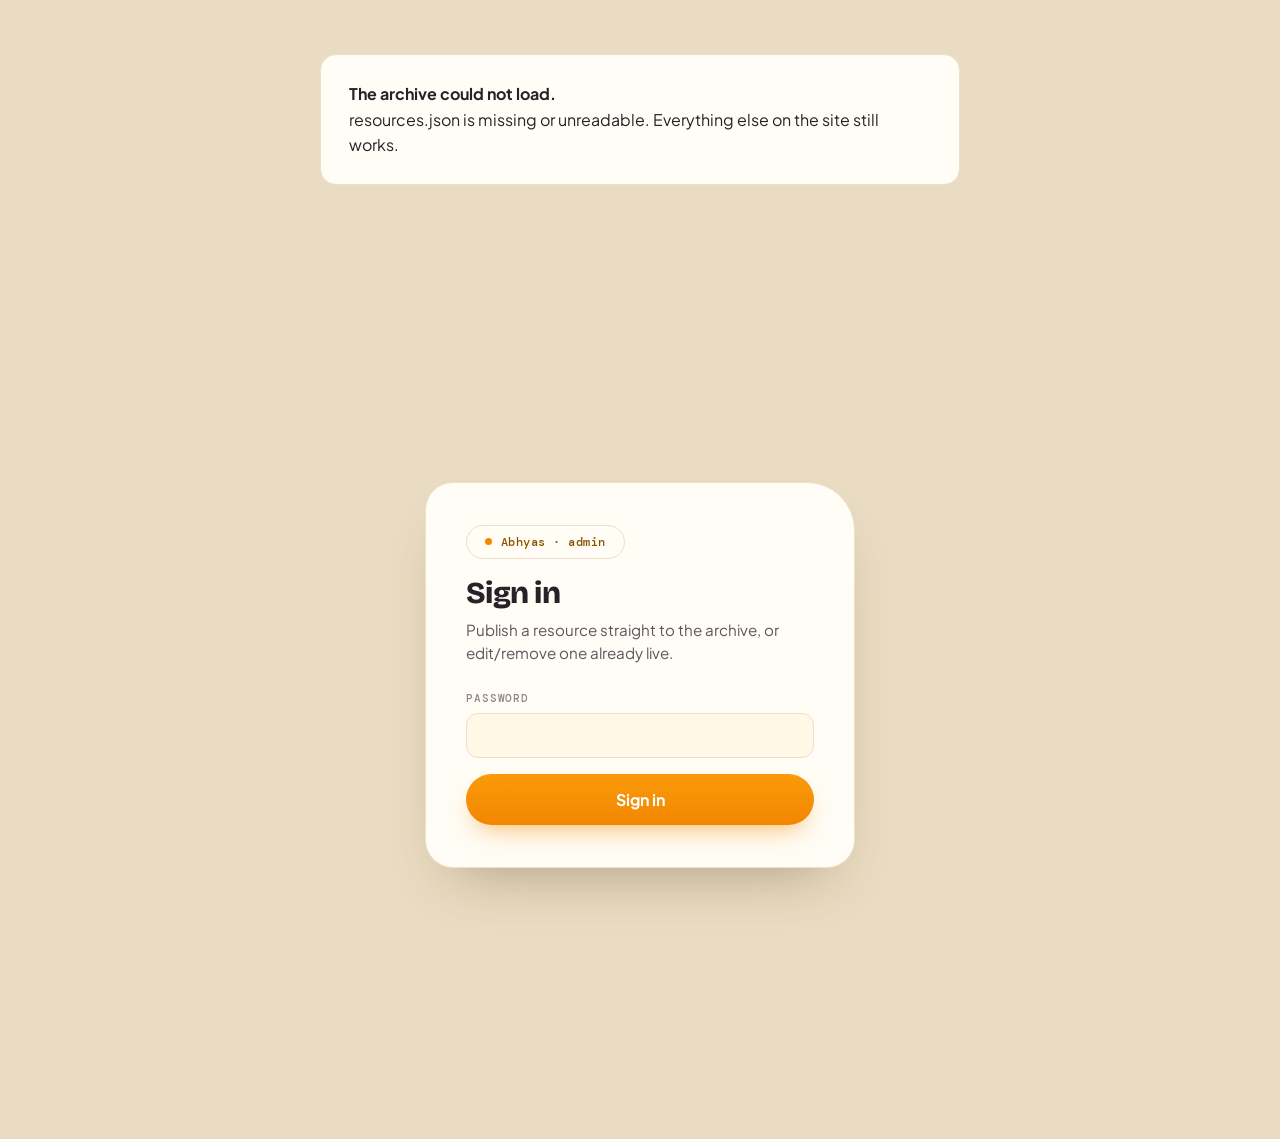
==== admin/index.html @ bbbe5fd8 "feat(books): reference-book cover image — upload the cover, not a PDF The admin 'Add resource' file " ====
<!DOCTYPE html>
<html lang="en">
<head>
<meta charset="UTF-8">
<meta name="viewport" content="width=device-width, initial-scale=1.0">
<meta name="robots" content="noindex, nofollow">
<link rel="icon" type="image/png" href="../assets/abhyas-mark.png">
<title>Admin &middot; Abhyas</title>
<link rel="preconnect" href="https://fonts.googleapis.com">
<link rel="preconnect" href="https://fonts.gstatic.com" crossorigin>
<link href="https://fonts.googleapis.com/css2?family=Archivo:wght@700&family=Bricolage+Grotesque:opsz,wght@12..96,700;12..96,800&family=DM+Mono:wght@400;500&family=Plus+Jakarta+Sans:wght@400;500;600;700;800&display=swap" rel="stylesheet">
<link rel="stylesheet" href="admin.css?v=11">
</head>
<body>

<!-- ============================================================
     Login gate. The real check happens server-side; this only
     hides the console until the session cookie exists.
     ============================================================ -->
<div class="ad-login-wrap" id="loginWrap">
  <form class="ad-login" id="loginForm">
    <span class="ad-kicker"><i></i> Abhyas · admin</span>
    <h1>Sign in</h1>
    <p>Publish a resource straight to the archive, or edit/remove one already live.</p>
    <p class="ad-err" id="loginErr" hidden></p>
    <label class="ad-field">
      <span>Password</span>
      <input type="password" id="pw" autocomplete="current-password" required>
    </label>
    <button class="ad-btn-primary" type="submit">Sign in</button>
  </form>
</div>

<!-- ============================================================
     Console
     ============================================================ -->
<div class="ad-shell" id="console" hidden>

  <div class="ad-top">
    <div class="ad-brand">
      <img src="../assets/abhyas-mark.png" alt="" width="34" height="34">
      <b>Abhyas</b>
      <span>Admin</span>
    </div>
    <div class="ad-topright">
      <span class="ad-who" id="who"></span>
      <button class="ad-logout" type="button" id="logout">Sign out</button>
    </div>
  </div>

  <div class="ad-stats">
    <div class="ad-stat is-live"><b id="sPublished">0</b><span>Published</span></div>
    <div class="ad-stat"><b id="sContrib">0</b><span>Contributors</span></div>
    <div class="ad-stat"><b id="sPending">0</b><span>Pending review</span></div>
  </div>

  <div class="ad-tabs" id="tabs" role="group" aria-label="Queue filter">
    <button class="ad-tab on" type="button" data-tab="pending">Pending <i id="cPending">0</i></button>
    <button class="ad-tab" type="button" data-tab="published">Published <i id="cPublished">0</i></button>
    <button class="ad-tab" type="button" data-tab="trash">Trash <i id="cTrash">0</i></button>
    <button class="ad-tab" type="button" data-tab="people">Contributors <i id="cPeople">0</i></button>
  </div>

  <div class="ad-toolbar">
    <input class="ad-search" type="search" id="search" placeholder="Search by title, code, or contributor&hellip;">
    <button class="ad-review-btn" type="button" id="btnAdd">+ Add resource</button>
  </div>

  <!-- Reuses the site's own .pill component (styles.css) rather than a
       second filter-pill implementation just for the admin console. -->
  <div class="ad-filters" id="filterBar">
    <div class="pills">
      <button class="pill on" data-kind="all" type="button"><i></i> Everything</button>
      <button class="pill" data-kind="papers" type="button"><i style="background:var(--papers)"></i> Past papers</button>
      <button class="pill" data-kind="notes" type="button"><i style="background:var(--notes)"></i> Notes</button>
      <button class="pill" data-kind="assignment" type="button"><i style="background:var(--assignment)"></i> Assignments</button>
      <button class="pill" data-kind="reference" type="button"><i style="background:var(--reference)"></i> Reference</button>
    </div>
    <select class="ad-filter-select" id="filterDept"><option value="all">Branch: All</option></select>
    <select class="ad-filter-select" id="filterYear"><option value="all">Year: All</option></select>
  </div>

  <div class="ad-queue" id="queue"></div>
</div>

<!-- ============================================================
     Add / edit — PDF preview on the left, editable metadata on
     the right. When adding, the preview is the file you just
     picked, rendered entirely in your browser before anything is
     uploaded. When editing, it's the file already live on the site.
     ============================================================ -->
<div class="ad-review" id="review" role="dialog" aria-modal="true" aria-labelledby="revTitle">
  <div class="ad-review-back" id="reviewBack"></div>
  <div class="ad-review-panel">

    <div class="ad-pdf" id="pdfPane"></div>

    <div class="ad-side">
      <div class="ad-side-head">
        <h2 id="revTitle">Add resource</h2>
        <button class="ad-close" type="button" id="revClose" aria-label="Close">&times;</button>
      </div>

      <div class="ad-side-body">
        <p class="ad-warn" id="dupeWarn" hidden></p>
        <p class="ad-hint" id="submissionInfo" hidden></p>

        <label class="ad-field" id="fileField">
          <span id="fileFieldLabel">PDF file</span>
          <input type="file" id="fFile" accept="application/pdf">
        </label>
        <!-- A reference book has nowhere legal to host the actual text —
             it's a pointer to a real book, not a copy of one — so it skips
             the file entirely and takes a link out instead. Any other type
             still requires the PDF field above. -->
        <p class="ad-hint" id="noFileHint" hidden>Reference books don't need a file — add a link to find it online instead.</p>

        <label class="ad-field">
          <span>Course code</span>
          <input type="text" id="fCode" list="codeList" placeholder="CS2110">
        </label>
        <datalist id="codeList"></datalist>
        <p class="ad-hint" id="codeHint" hidden></p>

        <label class="ad-field">
          <span>Course name</span>
          <input type="text" id="fCourse">
        </label>

        <label class="ad-field">
          <span>Branch</span>
          <select id="fDept"></select>
        </label>

        <div class="ad-row2">
          <label class="ad-field">
            <span>Type</span>
            <select id="fType">
              <option value="papers">Past paper / quiz</option>
              <option value="notes">Notes / slides</option>
              <option value="assignment">Assignment / lab</option>
              <option value="reference">Reference book</option>
            </select>
          </label>
          <!-- A span, not a bare number: see academicYear() in data.js for
               why "2025" on its own is the one field two people reliably
               fill in two different ways. The option VALUE is still the
               single start-year integer the record stores. -->
          <label class="ad-field">
            <span>Academic year</span>
            <select id="fYear"></select>
          </label>
        </div>

        <!-- Free text, not a fixed <select>: the Contribute page offers this
             same field as open text ("Resource Title / Specifics"), so a
             submission can arrive saying "Quiz 2" or "Lab Manual". A select
             with four options silently blanked anything outside its list on
             review, losing what the student actually wrote. The datalist
             keeps the common answers one keystroke away without closing the
             door on the rest. -->
        <label class="ad-field">
          <span>Exam type</span>
          <input type="text" id="fExam" list="examList" placeholder="Mid-Sem, Quiz 2, Lab Manual… (optional)" autocomplete="off">
          <datalist id="examList">
            <option value="Mid-Sem"></option>
            <option value="End-Sem"></option>
            <option value="Quiz 1"></option>
            <option value="Quiz 2"></option>
            <option value="Makeup"></option>
            <option value="Lecture Notes"></option>
            <option value="Lab Manual"></option>
          </datalist>
        </label>

        <!-- The headline shown on the card, the resource page and search.
             It is normally derived (course — exam type) and stays derived
             while this is blank, so correcting a course name corrects the
             title everywhere too. Type here only to override that. -->
        <label class="ad-field" id="titleField">
          <span>Display title</span>
          <input type="text" id="fTitle" autocomplete="off">
        </label>
        <p class="ad-hint" id="titleHint">Leave blank to build it from the course name and exam type.</p>

        <!-- Reference books carry the payload library.html renders. Without it
             the Bookshelf filters the record out and the shelf shows nothing. -->
        <div id="bookFields" hidden>
          <label class="ad-field"><span>Book title</span><input type="text" id="fBookTitle" placeholder="Thomas' Calculus"></label>
          <div class="ad-row2">
            <label class="ad-field"><span>Book author</span><input type="text" id="fBookAuthor"></label>
            <label class="ad-field"><span>Publisher</span><input type="text" id="fBookPublisher"></label>
          </div>
          <div class="ad-row2">
            <label class="ad-field"><span>Pages</span><input type="number" id="fBookPages" min="1"></label>
            <label class="ad-field">
              <span>Cover</span>
              <select id="fBookCover">
                <option value="ink">Ink</option><option value="amber">Amber</option>
                <option value="crimson">Crimson</option><option value="mint">Mint</option>
                <option value="violet">Violet</option><option value="sky">Sky</option>
              </select>
            </label>
          </div>
          <label class="ad-field"><span>Summary</span><textarea id="fBookGist" rows="5" placeholder="A couple of paragraphs on what the book covers and why it's on this list."></textarea></label>
          <label class="ad-field"><span>Link to find it online</span><input type="url" id="fBookLink" placeholder="https://..."></label>
        </div>

        <label class="ad-field">
          <span>Professor</span>
          <input type="text" id="fProf" placeholder="Comma-separated if more than one">
        </label>

        <div class="ad-row2">
          <label class="ad-field">
            <span>Contributor</span>
            <input type="text" id="fContrib" placeholder="Leave blank for no credit">
          </label>
          <label class="ad-field">
            <span>Roll number</span>
            <input type="text" id="fRoll" placeholder="MS24BTECH11021" maxlength="20" autocomplete="off">
          </label>
        </div>
      </div>

      <div class="ad-side-foot">
        <button class="ad-reject" type="button" id="btnDelete" hidden>Delete</button>
        <button class="ad-reject" type="button" id="btnReject" hidden>Reject</button>
        <button class="ad-approve" type="button" id="btnSave">Publish</button>
      </div>
    </div>

  </div>
</div>

<!-- Same toast used site-wide (styles.css) — not a separate admin-only notification system. -->
<div class="toast" id="toast" aria-live="polite" hidden></div>

<script src="../data.js?v=14"></script>
<script src="admin.js?v=19"></script>
</body>
</html>
---- admin/admin.css ----
/* ============================================================
   Abhyas — review console
   ------------------------------------------------------------
   Same voice as the public site: warm paper ground, bold rounded
   Bricolage headings, Archivo for names, DM Mono for anything
   countable. It imports the main sheet for tokens and faces, then
   adds only what a working console needs — so console CSS is never
   downloaded by a student.

   Borrowed from the leaderboard: the kicker pill, the stat strip,
   and generous rounded cards on cream. A moderation queue is still
   a tool, so the folder mechanics stay on the storefront — but it
   should look like it belongs to the same product.
   ============================================================ */
@import url("../styles.css?v=161");

body { background: #EADCC2; }

/* `display:` on a class beats the hidden attribute — this bit us once */
[hidden] { display: none !important; }

.ad-shell { max-width: 1180px; margin: 0 auto; padding: 22px 24px 80px; }

/* ---------------- top bar ---------------- */
.ad-top {
  display: flex; align-items: center; justify-content: space-between;
  gap: 16px; flex-wrap: wrap;
  padding: 14px 22px; margin-bottom: 34px;
  background: var(--surface); border: 1px solid var(--hair);
  border-radius: 999px;
}
.ad-brand { display: flex; align-items: center; gap: 11px; }
.ad-brand b {
  font-family: var(--font-display); font-weight: 800; font-size: 1.16rem;
  letter-spacing: var(--track-md); color: var(--ink);
}
.ad-brand span {
  font: 400 .7rem var(--font-mono); color: var(--muted);
  letter-spacing: .1em; text-transform: uppercase;
  border-left: 1px solid var(--hair); padding-left: 12px;
}
.ad-topright { display: flex; align-items: center; gap: 12px; }
.ad-who { font: 400 .78rem var(--font-mono); color: var(--muted); }
.ad-logout {
  border: 1px solid var(--hair); background: var(--paper); cursor: pointer;
  color: var(--ink-soft); font: 500 .74rem var(--font-mono);
  padding: 9px 16px; border-radius: 999px;
  transition: background .25s var(--ease), color .25s var(--ease);
}
.ad-logout:hover { background: var(--wash); color: var(--ink); }

/* ---------------- hero ---------------- */
.ad-hero { text-align: center; padding: 12px 0 34px; }
.ad-kicker {
  display: inline-flex; align-items: center; gap: 9px;
  font: 500 .74rem var(--font-mono); letter-spacing: .04em;
  color: var(--papers-ink); background: var(--surface);
  border: 1px solid var(--hair); border-radius: 999px;
  padding: 8px 18px; margin-bottom: 20px;
}
.ad-kicker i { width: 7px; height: 7px; border-radius: 50%; background: var(--papers); }
.ad-hero h1 {
  font-family: var(--font-display); font-weight: 800;
  font-size: clamp(2.1rem, 5vw, 3.3rem);
  letter-spacing: var(--track-xl); line-height: 1.04;
  margin: 0 0 12px; color: var(--ink); text-wrap: balance;
}
.ad-hero h1 .muted { color: #b9b2ab; }
.ad-hero p {
  margin: 0 auto; max-width: 52ch; color: var(--ink-soft);
  font-size: 1rem; line-height: 1.55;
}

/* ---------------- stat strip ---------------- */
.ad-stats {
  display: grid; grid-template-columns: repeat(3, 1fr);
  background: var(--surface); border: 1px solid var(--hair);
  border-radius: var(--r-lg); padding: 22px 10px; margin-bottom: 34px;
}
.ad-stat { text-align: center; padding: 4px 14px; border-right: 1px solid var(--hair); }
.ad-stat:last-child { border-right: 0; }
.ad-stat b {
  display: block; font: 500 1.85rem var(--font-mono);
  color: var(--ink); letter-spacing: -.02em; line-height: 1.1;
}
.ad-stat span {
  display: block; margin-top: 5px;
  font: 400 .68rem var(--font-mono); letter-spacing: .09em;
  text-transform: uppercase; color: var(--muted);
}
.ad-stat.is-live b { color: var(--papers-ink); }

/* ---------------- tabs ---------------- */
.ad-tabs {
  display: inline-flex; gap: 4px; background: var(--wash);
  padding: 5px; border-radius: 999px; margin-bottom: 20px;
}
.ad-tab {
  border: 0; cursor: pointer; background: none; color: var(--ink-soft);
  font-family: var(--font-body); font-size: .88rem; font-weight: 600;
  padding: 9px 18px; border-radius: 999px;
  display: inline-flex; align-items: center; gap: 8px;
  transition: background .25s var(--ease), color .25s var(--ease);
}
.ad-tab:hover { color: var(--ink); }
.ad-tab.on { background: var(--surface); color: var(--ink); box-shadow: 0 2px 8px rgba(40,33,41,.09); }
.ad-tab i {
  font: 500 .68rem var(--font-mono); font-style: normal;
  background: var(--wash-strong); color: var(--ink-soft);
  padding: 2px 8px; border-radius: 999px;
}
.ad-tab.on i { background: var(--papers-tint); color: var(--papers-ink); }

/* ---------------- toolbar (search + add) ---------------- */
.ad-toolbar { display: flex; gap: 12px; align-items: center; margin-bottom: 20px; }
.ad-search {
  flex: 1; background: var(--paper); border: 1px solid var(--hair); border-radius: 999px;
  padding: 11px 18px; font-family: var(--font-body); font-size: .9rem; color: var(--ink);
  transition: border-color .22s var(--ease), box-shadow .22s var(--ease);
}
.ad-search:focus { outline: none; border-color: var(--papers); box-shadow: 0 0 0 3px rgba(242,135,0,.16); }
.ad-toolbar .ad-review-btn { position: static; white-space: nowrap; padding: 11px 22px; }

/* ---------------- type/branch/year filters ---------------- */
.ad-filters { display: flex; flex-wrap: wrap; gap: 8px; align-items: center; margin-bottom: 20px; }
.ad-filter-select {
  background: var(--wash); border: 0; border-radius: 999px; cursor: pointer;
  padding: 9px 16px; font-family: var(--font-body); font-size: .86rem; font-weight: 600; color: var(--ink-soft);
}
/* .ad-dupe already exists below with its own full rule — this only adds
   the equivalent badge for "course code not in the registry yet". */
.ad-newtag {
  font: 400 .68rem var(--font-mono); padding: 4px 10px; border-radius: 999px;
  background: var(--reference-tint); color: var(--reference-ink);
}
.ad-card-actions { display: flex; gap: 8px; flex-shrink: 0; }
.ad-edit-btn, .ad-delete-btn {
  border: 1px solid var(--hair); background: var(--surface); cursor: pointer;
  font-family: var(--font-body); font-size: .82rem; font-weight: 600;
  padding: 8px 16px; border-radius: 999px; color: var(--ink-soft);
  transition: background .22s var(--ease), color .22s var(--ease);
}
.ad-edit-btn:hover { background: var(--wash); color: var(--ink); }
.ad-delete-btn:hover { background: var(--assignment-tint); color: var(--assignment-ink); }

/* ---------------- queue ---------------- */
.ad-queue { display: grid; gap: 12px; }
.ad-card {
  background: var(--surface); border: 1px solid var(--hair);
  border-radius: var(--r-lg); padding: 18px 22px;
  display: grid; grid-template-columns: 52px minmax(0,1fr) auto;
  gap: 18px; align-items: center;
  transition: border-color .25s var(--ease), box-shadow .3s var(--ease), transform .3s var(--ease-out-expo);
}
.ad-card:hover {
  transform: translateY(-2px);
  border-color: rgba(242,135,0,.42);
  box-shadow: 0 14px 30px -16px rgba(70,50,20,.28);
}
.ad-fileicon {
  width: 52px; height: 62px; border-radius: 9px 13px 9px 9px;
  display: grid; place-items: center;
  background: var(--k-tint, var(--wash)); color: var(--k-ink, var(--ink-soft));
  font: 500 .58rem var(--font-mono); letter-spacing: .06em;
  border: 1px solid rgba(40,33,41,.06);
}
.ad-cardmain { min-width: 0; }
.ad-cardtitle {
  font-family: var(--font-course); font-weight: 700; font-size: 1.06rem;
  letter-spacing: var(--track-xs); color: var(--ink); margin: 0 0 7px;
  overflow: hidden; text-overflow: ellipsis; white-space: nowrap;
}
.ad-cardmeta {
  display: flex; flex-wrap: wrap; gap: 7px 13px; align-items: center;
  font: 400 .75rem var(--font-mono); color: var(--muted);
}
.ad-kind { font: 400 .68rem var(--font-mono); padding: 4px 10px; border-radius: 999px;
  background: var(--k-tint); color: var(--k-ink); }
.ad-dupe { font: 400 .68rem var(--font-mono); padding: 4px 10px; border-radius: 999px;
  background: var(--assignment-tint); color: var(--assignment-ink); }
.ad-nocode { color: var(--assignment-ink); }

.k-papers     { --k: var(--papers);     --k-tint: var(--papers-tint);     --k-ink: var(--papers-ink); }
.k-notes      { --k: var(--notes);      --k-tint: var(--notes-tint);      --k-ink: var(--notes-ink); }
.k-assignment { --k: var(--assignment); --k-tint: var(--assignment-tint); --k-ink: var(--assignment-ink); }
.k-reference  { --k: var(--reference);  --k-tint: var(--reference-tint);  --k-ink: var(--reference-ink); }

.ad-review-btn {
  border: 0; cursor: pointer; color: #fff;
  background: linear-gradient(180deg, #FA9A0A, #F28700);
  font-family: var(--font-body); font-size: .88rem; font-weight: 700;
  padding: 12px 24px; border-radius: 999px;
  box-shadow: 0 10px 22px -10px rgba(242,135,0,.65);
  transition: transform .22s var(--ease), box-shadow .22s var(--ease);
}
.ad-review-btn:hover { transform: translateY(-2px); box-shadow: 0 14px 26px -10px rgba(242,135,0,.75); }
.ad-status {
  font: 400 .72rem var(--font-mono); letter-spacing: .06em; text-transform: uppercase;
  padding: 7px 14px; border-radius: 999px; background: var(--wash); color: var(--muted);
}

.ad-empty {
  background: var(--surface); border: 1px dashed rgba(40,33,41,.16);
  border-radius: var(--r-lg); padding: 60px 26px; text-align: center;
}
.ad-empty b {
  display: block; font-family: var(--font-display); font-weight: 800;
  font-size: 1.3rem; letter-spacing: var(--track-sm); color: var(--ink); margin-bottom: 7px;
}
.ad-empty span { color: var(--muted); font-size: .95rem; }

/* ---------------- login ---------------- */
.ad-login-wrap { min-height: 100vh; display: grid; place-items: center; padding: 24px; }
.ad-login {
  background: var(--surface); border: 1px solid var(--hair);
  border-radius: 28px 48px 28px 28px; padding: 42px 40px;
  width: min(430px,100%); box-shadow: 0 30px 60px -30px rgba(70,50,20,.4);
}
.ad-login .ad-kicker { margin-bottom: 18px; }
.ad-login h1 {
  font-family: var(--font-display); font-weight: 800; font-size: 1.9rem;
  letter-spacing: var(--track-md); margin: 0 0 8px; color: var(--ink); line-height: 1.08;
}
.ad-login p { margin: 0 0 26px; color: var(--ink-soft); font-size: .95rem; line-height: 1.55; }

/* ---------------- fields ---------------- */
.ad-field { display: block; margin-bottom: 16px; }
.ad-field > span {
  display: block; font: 500 .7rem var(--font-mono); color: var(--muted);
  letter-spacing: .08em; text-transform: uppercase; margin-bottom: 8px;
}
/* background-COLOR, not the `background` shorthand: the shorthand resets
   background-image and background-repeat, and styles.css (imported at the
   top of this file) draws the <select> chevron as a no-repeat background
   image. The shorthand wiped both -- so the closed select lost its chevron
   entirely, and :focus, which re-set only background-image, got it back
   with repeat restored to the default and tiled it across the whole box. */
.ad-field input, .ad-field select, .ad-field textarea {
  width: 100%; box-sizing: border-box;
  background-color: var(--paper); border: 1px solid var(--hair); border-radius: 12px;
  padding: 12px 14px; font-family: var(--font-body); font-size: .94rem; color: var(--ink);
  transition: border-color .22s var(--ease), box-shadow .22s var(--ease);
}
.ad-field input:focus, .ad-field select:focus, .ad-field textarea:focus {
  outline: none; border-color: var(--papers); box-shadow: 0 0 0 3px rgba(242,135,0,.16);
}
.ad-row2 { display: grid; grid-template-columns: 1fr 1fr; gap: 12px; }
.ad-btn-primary {
  width: 100%; border: 0; cursor: pointer; color: #fff;
  background: linear-gradient(180deg, #FA9A0A, #F28700);
  font-family: var(--font-body); font-size: 1rem; font-weight: 700;
  padding: 15px; border-radius: 999px;
  box-shadow: 0 12px 26px -10px rgba(242,135,0,.6);
  transition: transform .22s var(--ease);
}
.ad-btn-primary:hover { transform: translateY(-2px); }
.ad-err {
  margin: 0 0 16px; font-size: .88rem; color: var(--assignment-ink);
  background: var(--assignment-tint); border-radius: 12px; padding: 12px 14px;
}

/* ---------------- review split ---------------- */
.ad-review { position: fixed; inset: 0; z-index: 80; display: none; }
.ad-review.open { display: block; }
.ad-review-back { position: absolute; inset: 0; background: rgba(40,33,41,.55); }
.ad-review-panel {
  position: absolute; inset: 24px; background: var(--paper);
  border-radius: 26px; overflow: hidden;
  display: grid; grid-template-columns: 1.4fr .9fr;
  /* Without an explicit row track the implicit row is `auto` -- sized to
     the TALLEST form, not to the panel. .ad-side then grew past the panel,
     `overflow: hidden` above quietly clipped the overspill, and
     .ad-side-body's `overflow-y: auto` never had a constrained height to
     scroll within. minmax(0,1fr) pins the row to the panel instead. */
  grid-template-rows: minmax(0, 1fr);
  box-shadow: 0 50px 100px -30px rgba(0,0,0,.5);
}
.ad-pdf { background: #574d44; display: grid; place-items: center; min-height: 0; }
.ad-pdf iframe { width: 100%; height: 100%; border: 0; }
.ad-pdf-stub {
  color: rgba(255,255,255,.6); font: 400 .82rem var(--font-mono);
  text-align: center; line-height: 1.8; padding: 30px;
}
/* Reference-book cover preview — the picked image sits centred on the
   same dark pane the PDF viewer uses, whole and uncropped. */
.ad-cover-preview { width: 100%; height: 100%; display: grid; place-items: center; padding: 30px; box-sizing: border-box; }
.ad-cover-preview img {
  max-width: 100%; max-height: 100%; object-fit: contain;
  border-radius: 4px; box-shadow: 0 24px 50px -18px rgba(0,0,0,.6);
}
.ad-side { display: flex; flex-direction: column; min-height: 0; border-left: 1px solid var(--hair); }
.ad-side-head {
  padding: 20px 24px; border-bottom: 1px solid var(--hair);
  display: flex; align-items: center; justify-content: space-between; gap: 12px;
}
.ad-side-head h2 {
  font-family: var(--font-display); font-weight: 800; font-size: 1.2rem;
  letter-spacing: var(--track-sm); margin: 0; color: var(--ink);
}
.ad-close {
  border: 0; background: var(--wash); cursor: pointer; color: var(--ink-soft);
  width: 32px; height: 32px; border-radius: 50%; font-size: 1.2rem; line-height: 1;
}
.ad-close:hover { background: var(--wash-strong); color: var(--ink); }
.ad-side-body { flex: 1; min-height: 0; overflow-y: auto; padding: 22px 24px; }
.ad-hint { margin: -9px 0 16px; font: 400 .72rem var(--font-mono); color: var(--notes-ink); }
.ad-warn {
  margin: 0 0 18px; padding: 13px 15px; border-radius: 12px;
  background: var(--assignment-tint); color: var(--assignment-ink);
  font-size: .85rem; line-height: 1.5;
}
.ad-side-foot {
  padding: 16px 24px; border-top: 1px solid var(--hair);
  display: flex; gap: 10px; background: var(--surface);
}
.ad-approve, .ad-reject {
  flex: 1; border: 0; cursor: pointer; padding: 14px 16px; border-radius: 999px;
  font-family: var(--font-body); font-size: .94rem; font-weight: 700;
  transition: transform .22s var(--ease);
}
.ad-approve {
  background: linear-gradient(180deg, #FA9A0A, #F28700); color: #fff;
  box-shadow: 0 10px 22px -8px rgba(242,135,0,.6);
}
.ad-approve:hover { transform: translateY(-2px); }
.ad-reject { background: var(--wash); color: var(--assignment-ink); }
.ad-reject:hover { background: var(--assignment-tint); }

/* ---------------- responsive ---------------- */
@media (max-width: 900px) {
  .ad-stats { grid-template-columns: repeat(2,1fr); gap: 18px 0; }
  .ad-stat:nth-child(2) { border-right: 0; }
  .ad-review-panel { grid-template-columns: 1fr; grid-template-rows: 38% 62%; inset: 10px; }
  .ad-side { border-left: 0; border-top: 1px solid var(--hair); }
}
@media (max-width: 620px) {
  .ad-card { grid-template-columns: 44px minmax(0,1fr); }
  .ad-card .ad-review-btn, .ad-card .ad-status { grid-column: 2; justify-self: start; }
  .ad-top { border-radius: var(--r-lg); }
  .ad-row2 { grid-template-columns: 1fr; }
}
@media (prefers-reduced-motion: reduce) {
  .ad-card, .ad-review-btn, .ad-approve, .ad-btn-primary { transition: none !important; }
}

/* Contributors tab: same card, but the "file icon" slot carries initials
   instead of a type, since a person has no filetype to show. */
.ad-person .ad-fileicon {
  font: 500 .78rem var(--font-mono); letter-spacing: .04em;
  background: var(--wash-strong); color: var(--ink-soft);
}
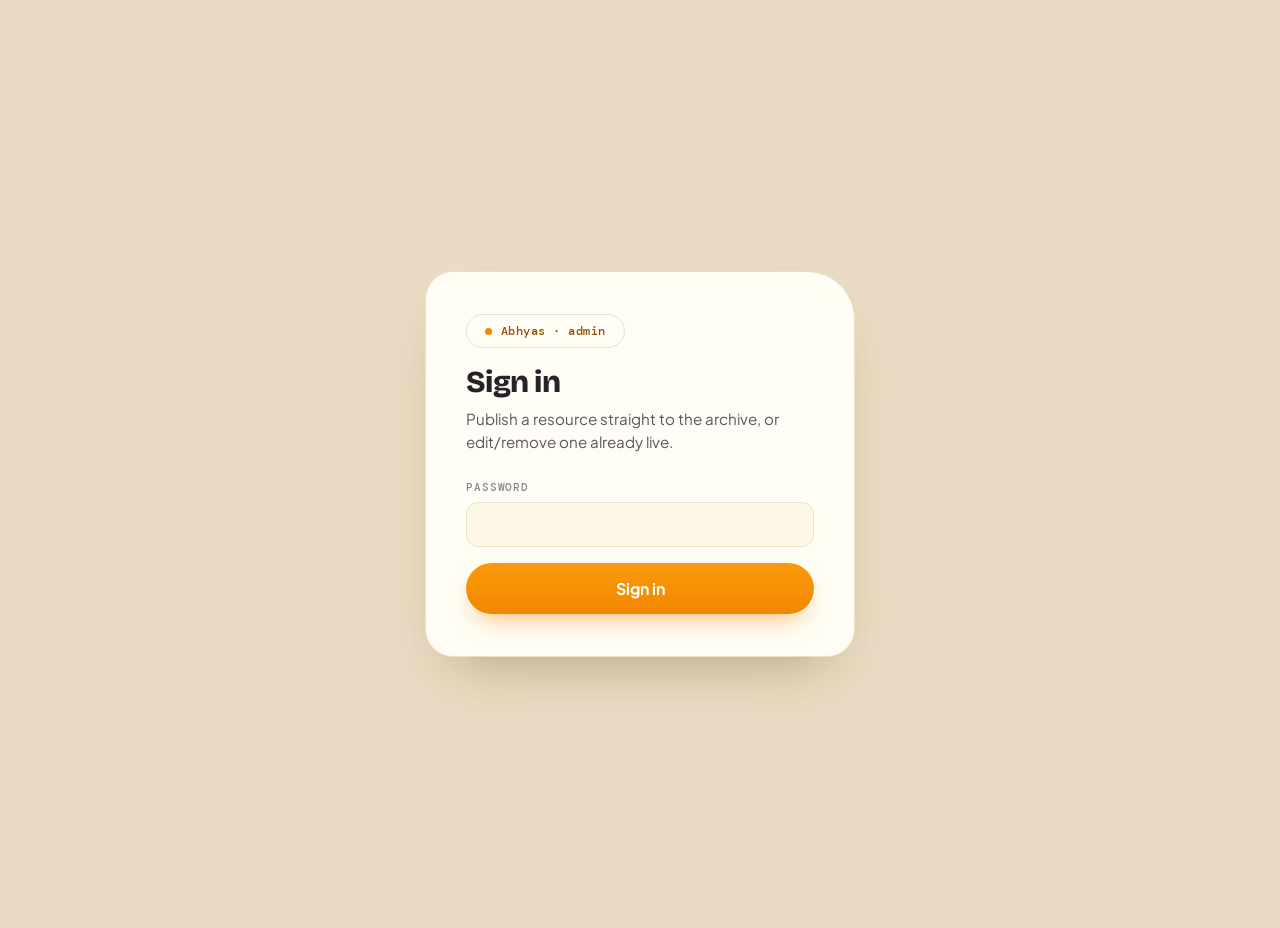
==== commit b396f91e: "feat(books): add/replace a published reference book's cover from Edit The Edit panel now shows the f" ====
--- a/admin/index.html
+++ b/admin/index.html
@@ -237,6 +237,6 @@
 <div class="toast" id="toast" aria-live="polite" hidden></div>
 
 <script src="../data.js?v=14"></script>
-<script src="admin.js?v=19"></script>
+<script src="admin.js?v=20"></script>
 </body>
 </html>
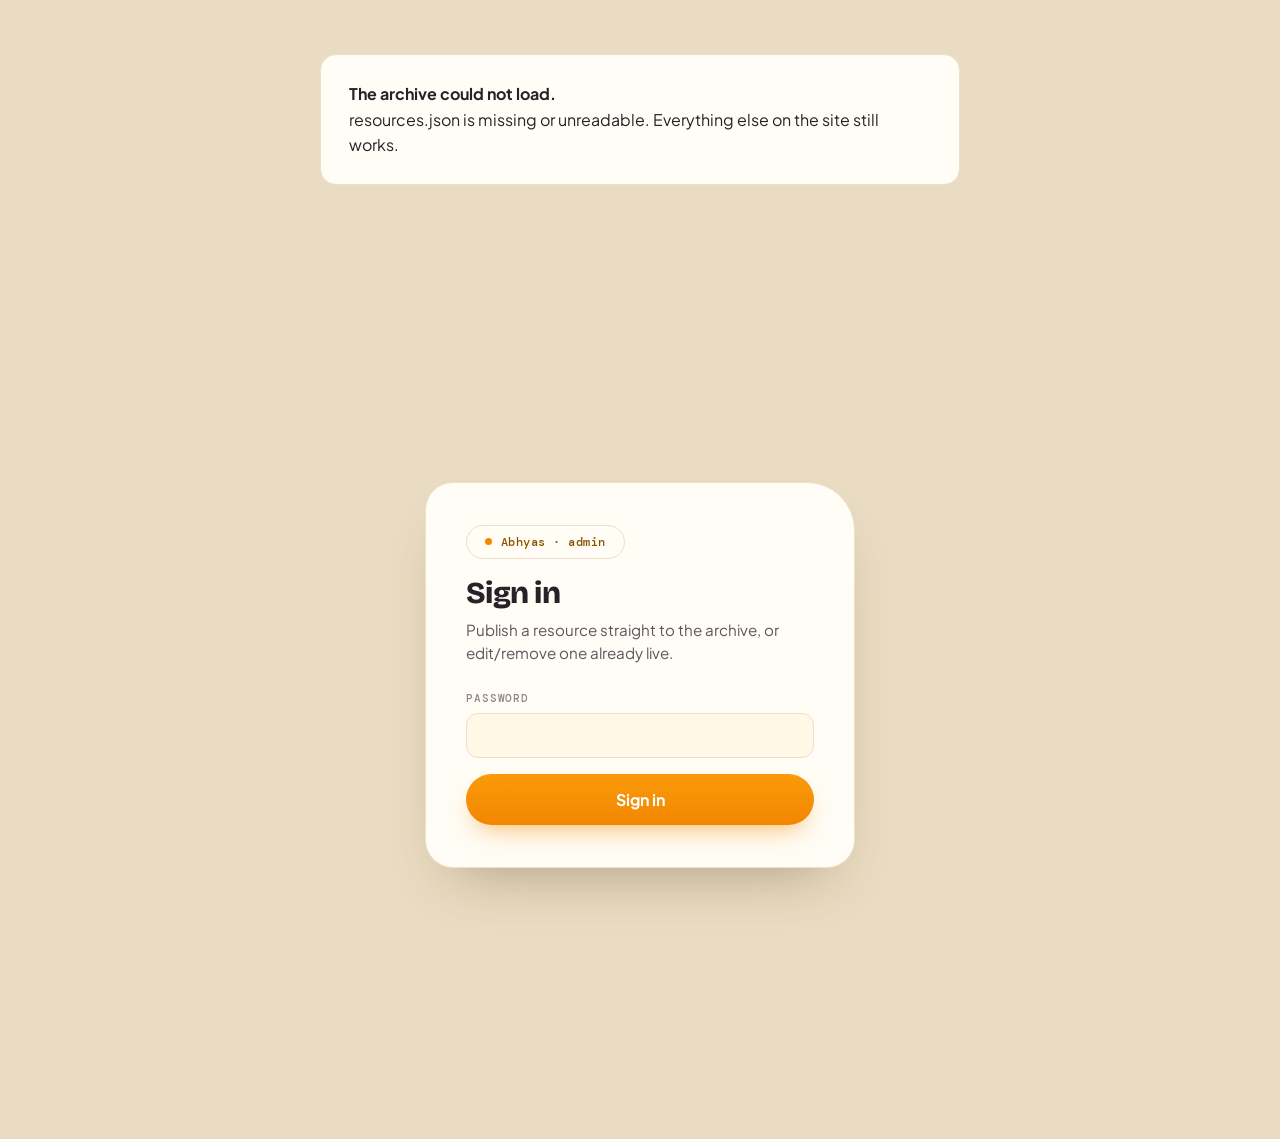
==== commit 7d3f3bec: "Validate academic years in admin and submissions" ====
--- a/admin/index.html
+++ b/admin/index.html
@@ -9,7 +9,7 @@
 <link rel="preconnect" href="https://fonts.googleapis.com">
 <link rel="preconnect" href="https://fonts.gstatic.com" crossorigin>
 <link href="https://fonts.googleapis.com/css2?family=Archivo:wght@700&family=Bricolage+Grotesque:opsz,wght@12..96,700;12..96,800&family=DM+Mono:wght@400;500&family=Plus+Jakarta+Sans:wght@400;500;600;700;800&display=swap" rel="stylesheet">
-<link rel="stylesheet" href="admin.css?v=11">
+<link rel="stylesheet" href="admin.css?v=13">
 </head>
 <body>
 
@@ -17,58 +17,58 @@
      Login gate. The real check happens server-side; this only
      hides the console until the session cookie exists.
      ============================================================ -->
-<div class="ad-login-wrap" id="loginWrap">
-  <form class="ad-login" id="loginForm">
-    <span class="ad-kicker"><i></i> Abhyas · admin</span>
+<div class="ab-login-wrap" id="loginWrap">
+  <form class="ab-login" id="loginForm">
+    <span class="ab-kicker"><i></i> Abhyas · admin</span>
     <h1>Sign in</h1>
     <p>Publish a resource straight to the archive, or edit/remove one already live.</p>
-    <p class="ad-err" id="loginErr" hidden></p>
-    <label class="ad-field">
+    <p class="ab-err" id="loginErr" hidden></p>
+    <label class="ab-field">
       <span>Password</span>
       <input type="password" id="pw" autocomplete="current-password" required>
     </label>
-    <button class="ad-btn-primary" type="submit">Sign in</button>
+    <button class="ab-btn-primary" type="submit">Sign in</button>
   </form>
 </div>
 
 <!-- ============================================================
      Console
      ============================================================ -->
-<div class="ad-shell" id="console" hidden>
-
-  <div class="ad-top">
-    <div class="ad-brand">
+<div class="ab-shell" id="console" hidden>
+
+  <div class="ab-top">
+    <div class="ab-brand">
       <img src="../assets/abhyas-mark.png" alt="" width="34" height="34">
       <b>Abhyas</b>
       <span>Admin</span>
     </div>
-    <div class="ad-topright">
-      <span class="ad-who" id="who"></span>
-      <button class="ad-logout" type="button" id="logout">Sign out</button>
-    </div>
-  </div>
-
-  <div class="ad-stats">
-    <div class="ad-stat is-live"><b id="sPublished">0</b><span>Published</span></div>
-    <div class="ad-stat"><b id="sContrib">0</b><span>Contributors</span></div>
-    <div class="ad-stat"><b id="sPending">0</b><span>Pending review</span></div>
-  </div>
-
-  <div class="ad-tabs" id="tabs" role="group" aria-label="Queue filter">
-    <button class="ad-tab on" type="button" data-tab="pending">Pending <i id="cPending">0</i></button>
-    <button class="ad-tab" type="button" data-tab="published">Published <i id="cPublished">0</i></button>
-    <button class="ad-tab" type="button" data-tab="trash">Trash <i id="cTrash">0</i></button>
-    <button class="ad-tab" type="button" data-tab="people">Contributors <i id="cPeople">0</i></button>
-  </div>
-
-  <div class="ad-toolbar">
-    <input class="ad-search" type="search" id="search" placeholder="Search by title, code, or contributor&hellip;">
-    <button class="ad-review-btn" type="button" id="btnAdd">+ Add resource</button>
+    <div class="ab-topright">
+      <span class="ab-who" id="who"></span>
+      <button class="ab-logout" type="button" id="logout">Sign out</button>
+    </div>
+  </div>
+
+  <div class="ab-stats">
+    <div class="ab-stat is-live"><b id="sPublished">0</b><span>Published</span></div>
+    <div class="ab-stat"><b id="sContrib">0</b><span>Contributors</span></div>
+    <div class="ab-stat"><b id="sPending">0</b><span>Pending review</span></div>
+  </div>
+
+  <div class="ab-tabs" id="tabs" role="group" aria-label="Queue filter">
+    <button class="ab-tab on" type="button" data-tab="pending">Pending <i id="cPending">0</i></button>
+    <button class="ab-tab" type="button" data-tab="published">Published <i id="cPublished">0</i></button>
+    <button class="ab-tab" type="button" data-tab="trash">Trash <i id="cTrash">0</i></button>
+    <button class="ab-tab" type="button" data-tab="people">Contributors <i id="cPeople">0</i></button>
+  </div>
+
+  <div class="ab-toolbar">
+    <input class="ab-search" type="search" id="search" placeholder="Search by title, code, or contributor&hellip;">
+    <button class="ab-review-btn" type="button" id="btnAdd">+ Add resource</button>
   </div>
 
   <!-- Reuses the site's own .pill component (styles.css) rather than a
        second filter-pill implementation just for the admin console. -->
-  <div class="ad-filters" id="filterBar">
+  <div class="ab-filters" id="filterBar">
     <div class="pills">
       <button class="pill on" data-kind="all" type="button"><i></i> Everything</button>
       <button class="pill" data-kind="papers" type="button"><i style="background:var(--papers)"></i> Past papers</button>
@@ -76,11 +76,11 @@
       <button class="pill" data-kind="assignment" type="button"><i style="background:var(--assignment)"></i> Assignments</button>
       <button class="pill" data-kind="reference" type="button"><i style="background:var(--reference)"></i> Reference</button>
     </div>
-    <select class="ad-filter-select" id="filterDept"><option value="all">Branch: All</option></select>
-    <select class="ad-filter-select" id="filterYear"><option value="all">Year: All</option></select>
-  </div>
-
-  <div class="ad-queue" id="queue"></div>
+    <select class="ab-filter-select" id="filterDept"><option value="all">Branch: All</option></select>
+    <select class="ab-filter-select" id="filterYear"><option value="all">Year: All</option></select>
+  </div>
+
+  <div class="ab-queue" id="queue"></div>
 </div>
 
 <!-- ============================================================
@@ -89,23 +89,23 @@
      picked, rendered entirely in your browser before anything is
      uploaded. When editing, it's the file already live on the site.
      ============================================================ -->
-<div class="ad-review" id="review" role="dialog" aria-modal="true" aria-labelledby="revTitle">
-  <div class="ad-review-back" id="reviewBack"></div>
-  <div class="ad-review-panel">
-
-    <div class="ad-pdf" id="pdfPane"></div>
-
-    <div class="ad-side">
-      <div class="ad-side-head">
+<div class="ab-review" id="review" role="dialog" aria-modal="true" aria-labelledby="revTitle">
+  <div class="ab-review-back" id="reviewBack"></div>
+  <div class="ab-review-panel">
+
+    <div class="ab-pdf" id="pdfPane"></div>
+
+    <div class="ab-side">
+      <div class="ab-side-head">
         <h2 id="revTitle">Add resource</h2>
-        <button class="ad-close" type="button" id="revClose" aria-label="Close">&times;</button>
+        <button class="ab-close" type="button" id="revClose" aria-label="Close">&times;</button>
       </div>
 
-      <div class="ad-side-body">
-        <p class="ad-warn" id="dupeWarn" hidden></p>
-        <p class="ad-hint" id="submissionInfo" hidden></p>
-
-        <label class="ad-field" id="fileField">
+      <div class="ab-side-body">
+        <p class="ab-warn" id="dupeWarn" hidden></p>
+        <p class="ab-hint" id="submissionInfo" hidden></p>
+
+        <label class="ab-field" id="fileField">
           <span id="fileFieldLabel">PDF file</span>
           <input type="file" id="fFile" accept="application/pdf">
         </label>
@@ -113,27 +113,27 @@
              it's a pointer to a real book, not a copy of one — so it skips
              the file entirely and takes a link out instead. Any other type
              still requires the PDF field above. -->
-        <p class="ad-hint" id="noFileHint" hidden>Reference books don't need a file — add a link to find it online instead.</p>
-
-        <label class="ad-field">
+        <p class="ab-hint" id="noFileHint" hidden>Reference books don't need a file — add a link to find it online instead.</p>
+
+        <label class="ab-field">
           <span>Course code</span>
           <input type="text" id="fCode" list="codeList" placeholder="CS2110">
         </label>
         <datalist id="codeList"></datalist>
-        <p class="ad-hint" id="codeHint" hidden></p>
-
-        <label class="ad-field">
+        <p class="ab-hint" id="codeHint" hidden></p>
+
+        <label class="ab-field">
           <span>Course name</span>
           <input type="text" id="fCourse">
         </label>
 
-        <label class="ad-field">
+        <label class="ab-field">
           <span>Branch</span>
           <select id="fDept"></select>
         </label>
 
-        <div class="ad-row2">
-          <label class="ad-field">
+        <div class="ab-row2">
+          <label class="ab-field">
             <span>Type</span>
             <select id="fType">
               <option value="papers">Past paper / quiz</option>
@@ -146,7 +146,7 @@
                why "2025" on its own is the one field two people reliably
                fill in two different ways. The option VALUE is still the
                single start-year integer the record stores. -->
-          <label class="ad-field">
+          <label class="ab-field">
             <span>Academic year</span>
             <select id="fYear"></select>
           </label>
@@ -159,7 +159,7 @@
              review, losing what the student actually wrote. The datalist
              keeps the common answers one keystroke away without closing the
              door on the rest. -->
-        <label class="ad-field">
+        <label class="ab-field">
           <span>Exam type</span>
           <input type="text" id="fExam" list="examList" placeholder="Mid-Sem, Quiz 2, Lab Manual… (optional)" autocomplete="off">
           <datalist id="examList">
@@ -177,23 +177,23 @@
              It is normally derived (course — exam type) and stays derived
              while this is blank, so correcting a course name corrects the
              title everywhere too. Type here only to override that. -->
-        <label class="ad-field" id="titleField">
+        <label class="ab-field" id="titleField">
           <span>Display title</span>
           <input type="text" id="fTitle" autocomplete="off">
         </label>
-        <p class="ad-hint" id="titleHint">Leave blank to build it from the course name and exam type.</p>
+        <p class="ab-hint" id="titleHint">Leave blank to build it from the course name and exam type.</p>
 
         <!-- Reference books carry the payload library.html renders. Without it
              the Bookshelf filters the record out and the shelf shows nothing. -->
         <div id="bookFields" hidden>
-          <label class="ad-field"><span>Book title</span><input type="text" id="fBookTitle" placeholder="Thomas' Calculus"></label>
-          <div class="ad-row2">
-            <label class="ad-field"><span>Book author</span><input type="text" id="fBookAuthor"></label>
-            <label class="ad-field"><span>Publisher</span><input type="text" id="fBookPublisher"></label>
+          <label class="ab-field"><span>Book title</span><input type="text" id="fBookTitle" placeholder="Thomas' Calculus"></label>
+          <div class="ab-row2">
+            <label class="ab-field"><span>Book author</span><input type="text" id="fBookAuthor"></label>
+            <label class="ab-field"><span>Publisher</span><input type="text" id="fBookPublisher"></label>
           </div>
-          <div class="ad-row2">
-            <label class="ad-field"><span>Pages</span><input type="number" id="fBookPages" min="1"></label>
-            <label class="ad-field">
+          <div class="ab-row2">
+            <label class="ab-field"><span>Pages</span><input type="number" id="fBookPages" min="1"></label>
+            <label class="ab-field">
               <span>Cover</span>
               <select id="fBookCover">
                 <option value="ink">Ink</option><option value="amber">Amber</option>
@@ -202,31 +202,31 @@
               </select>
             </label>
           </div>
-          <label class="ad-field"><span>Summary</span><textarea id="fBookGist" rows="5" placeholder="A couple of paragraphs on what the book covers and why it's on this list."></textarea></label>
-          <label class="ad-field"><span>Link to find it online</span><input type="url" id="fBookLink" placeholder="https://..."></label>
+          <label class="ab-field"><span>Summary</span><textarea id="fBookGist" rows="5" placeholder="A couple of paragraphs on what the book covers and why it's on this list."></textarea></label>
+          <label class="ab-field"><span>Link to find it online</span><input type="url" id="fBookLink" placeholder="https://..."></label>
         </div>
 
-        <label class="ad-field">
+        <label class="ab-field">
           <span>Professor</span>
           <input type="text" id="fProf" placeholder="Comma-separated if more than one">
         </label>
 
-        <div class="ad-row2">
-          <label class="ad-field">
+        <div class="ab-row2">
+          <label class="ab-field">
             <span>Contributor</span>
             <input type="text" id="fContrib" placeholder="Leave blank for no credit">
           </label>
-          <label class="ad-field">
+          <label class="ab-field">
             <span>Roll number</span>
             <input type="text" id="fRoll" placeholder="MS24BTECH11021" maxlength="20" autocomplete="off">
           </label>
         </div>
       </div>
 
-      <div class="ad-side-foot">
-        <button class="ad-reject" type="button" id="btnDelete" hidden>Delete</button>
-        <button class="ad-reject" type="button" id="btnReject" hidden>Reject</button>
-        <button class="ad-approve" type="button" id="btnSave">Publish</button>
+      <div class="ab-side-foot">
+        <button class="ab-reject" type="button" id="btnDelete" hidden>Delete</button>
+        <button class="ab-reject" type="button" id="btnReject" hidden>Reject</button>
+        <button class="ab-approve" type="button" id="btnSave">Publish</button>
       </div>
     </div>
 
@@ -237,6 +237,6 @@
 <div class="toast" id="toast" aria-live="polite" hidden></div>
 
 <script src="../data.js?v=14"></script>
-<script src="admin.js?v=20"></script>
+<script src="admin.js?v=24"></script>
 </body>
 </html>
--- a/admin/admin.css
+++ b/admin/admin.css
@@ -19,173 +19,173 @@
 /* `display:` on a class beats the hidden attribute — this bit us once */
 [hidden] { display: none !important; }
 
-.ad-shell { max-width: 1180px; margin: 0 auto; padding: 22px 24px 80px; }
+.ab-shell { max-width: 1180px; margin: 0 auto; padding: 22px 24px 80px; }
 
 /* ---------------- top bar ---------------- */
-.ad-top {
+.ab-top {
   display: flex; align-items: center; justify-content: space-between;
   gap: 16px; flex-wrap: wrap;
   padding: 14px 22px; margin-bottom: 34px;
   background: var(--surface); border: 1px solid var(--hair);
   border-radius: 999px;
 }
-.ad-brand { display: flex; align-items: center; gap: 11px; }
-.ad-brand b {
+.ab-brand { display: flex; align-items: center; gap: 11px; }
+.ab-brand b {
   font-family: var(--font-display); font-weight: 800; font-size: 1.16rem;
   letter-spacing: var(--track-md); color: var(--ink);
 }
-.ad-brand span {
+.ab-brand span {
   font: 400 .7rem var(--font-mono); color: var(--muted);
   letter-spacing: .1em; text-transform: uppercase;
   border-left: 1px solid var(--hair); padding-left: 12px;
 }
-.ad-topright { display: flex; align-items: center; gap: 12px; }
-.ad-who { font: 400 .78rem var(--font-mono); color: var(--muted); }
-.ad-logout {
+.ab-topright { display: flex; align-items: center; gap: 12px; }
+.ab-who { font: 400 .78rem var(--font-mono); color: var(--muted); }
+.ab-logout {
   border: 1px solid var(--hair); background: var(--paper); cursor: pointer;
   color: var(--ink-soft); font: 500 .74rem var(--font-mono);
   padding: 9px 16px; border-radius: 999px;
   transition: background .25s var(--ease), color .25s var(--ease);
 }
-.ad-logout:hover { background: var(--wash); color: var(--ink); }
+.ab-logout:hover { background: var(--wash); color: var(--ink); }
 
 /* ---------------- hero ---------------- */
-.ad-hero { text-align: center; padding: 12px 0 34px; }
-.ad-kicker {
+.ab-hero { text-align: center; padding: 12px 0 34px; }
+.ab-kicker {
   display: inline-flex; align-items: center; gap: 9px;
   font: 500 .74rem var(--font-mono); letter-spacing: .04em;
   color: var(--papers-ink); background: var(--surface);
   border: 1px solid var(--hair); border-radius: 999px;
   padding: 8px 18px; margin-bottom: 20px;
 }
-.ad-kicker i { width: 7px; height: 7px; border-radius: 50%; background: var(--papers); }
-.ad-hero h1 {
+.ab-kicker i { width: 7px; height: 7px; border-radius: 50%; background: var(--papers); }
+.ab-hero h1 {
   font-family: var(--font-display); font-weight: 800;
   font-size: clamp(2.1rem, 5vw, 3.3rem);
   letter-spacing: var(--track-xl); line-height: 1.04;
   margin: 0 0 12px; color: var(--ink); text-wrap: balance;
 }
-.ad-hero h1 .muted { color: #b9b2ab; }
-.ad-hero p {
+.ab-hero h1 .muted { color: #b9b2ab; }
+.ab-hero p {
   margin: 0 auto; max-width: 52ch; color: var(--ink-soft);
   font-size: 1rem; line-height: 1.55;
 }
 
 /* ---------------- stat strip ---------------- */
-.ad-stats {
+.ab-stats {
   display: grid; grid-template-columns: repeat(3, 1fr);
   background: var(--surface); border: 1px solid var(--hair);
   border-radius: var(--r-lg); padding: 22px 10px; margin-bottom: 34px;
 }
-.ad-stat { text-align: center; padding: 4px 14px; border-right: 1px solid var(--hair); }
-.ad-stat:last-child { border-right: 0; }
-.ad-stat b {
+.ab-stat { text-align: center; padding: 4px 14px; border-right: 1px solid var(--hair); }
+.ab-stat:last-child { border-right: 0; }
+.ab-stat b {
   display: block; font: 500 1.85rem var(--font-mono);
   color: var(--ink); letter-spacing: -.02em; line-height: 1.1;
 }
-.ad-stat span {
+.ab-stat span {
   display: block; margin-top: 5px;
   font: 400 .68rem var(--font-mono); letter-spacing: .09em;
   text-transform: uppercase; color: var(--muted);
 }
-.ad-stat.is-live b { color: var(--papers-ink); }
+.ab-stat.is-live b { color: var(--papers-ink); }
 
 /* ---------------- tabs ---------------- */
-.ad-tabs {
+.ab-tabs {
   display: inline-flex; gap: 4px; background: var(--wash);
   padding: 5px; border-radius: 999px; margin-bottom: 20px;
 }
-.ad-tab {
+.ab-tab {
   border: 0; cursor: pointer; background: none; color: var(--ink-soft);
   font-family: var(--font-body); font-size: .88rem; font-weight: 600;
   padding: 9px 18px; border-radius: 999px;
   display: inline-flex; align-items: center; gap: 8px;
   transition: background .25s var(--ease), color .25s var(--ease);
 }
-.ad-tab:hover { color: var(--ink); }
-.ad-tab.on { background: var(--surface); color: var(--ink); box-shadow: 0 2px 8px rgba(40,33,41,.09); }
-.ad-tab i {
+.ab-tab:hover { color: var(--ink); }
+.ab-tab.on { background: var(--surface); color: var(--ink); box-shadow: 0 2px 8px rgba(40,33,41,.09); }
+.ab-tab i {
   font: 500 .68rem var(--font-mono); font-style: normal;
   background: var(--wash-strong); color: var(--ink-soft);
   padding: 2px 8px; border-radius: 999px;
 }
-.ad-tab.on i { background: var(--papers-tint); color: var(--papers-ink); }
+.ab-tab.on i { background: var(--papers-tint); color: var(--papers-ink); }
 
 /* ---------------- toolbar (search + add) ---------------- */
-.ad-toolbar { display: flex; gap: 12px; align-items: center; margin-bottom: 20px; }
-.ad-search {
+.ab-toolbar { display: flex; gap: 12px; align-items: center; margin-bottom: 20px; }
+.ab-search {
   flex: 1; background: var(--paper); border: 1px solid var(--hair); border-radius: 999px;
   padding: 11px 18px; font-family: var(--font-body); font-size: .9rem; color: var(--ink);
   transition: border-color .22s var(--ease), box-shadow .22s var(--ease);
 }
-.ad-search:focus { outline: none; border-color: var(--papers); box-shadow: 0 0 0 3px rgba(242,135,0,.16); }
-.ad-toolbar .ad-review-btn { position: static; white-space: nowrap; padding: 11px 22px; }
+.ab-search:focus { outline: none; border-color: var(--papers); box-shadow: 0 0 0 3px rgba(242,135,0,.16); }
+.ab-toolbar .ab-review-btn { position: static; white-space: nowrap; padding: 11px 22px; }
 
 /* ---------------- type/branch/year filters ---------------- */
-.ad-filters { display: flex; flex-wrap: wrap; gap: 8px; align-items: center; margin-bottom: 20px; }
-.ad-filter-select {
+.ab-filters { display: flex; flex-wrap: wrap; gap: 8px; align-items: center; margin-bottom: 20px; }
+.ab-filter-select {
   background: var(--wash); border: 0; border-radius: 999px; cursor: pointer;
   padding: 9px 16px; font-family: var(--font-body); font-size: .86rem; font-weight: 600; color: var(--ink-soft);
 }
-/* .ad-dupe already exists below with its own full rule — this only adds
+/* .ab-dupe already exists below with its own full rule — this only adds
    the equivalent badge for "course code not in the registry yet". */
-.ad-newtag {
+.ab-newtag {
   font: 400 .68rem var(--font-mono); padding: 4px 10px; border-radius: 999px;
   background: var(--reference-tint); color: var(--reference-ink);
 }
-.ad-card-actions { display: flex; gap: 8px; flex-shrink: 0; }
-.ad-edit-btn, .ad-delete-btn {
+.ab-card-actions { display: flex; gap: 8px; flex-shrink: 0; }
+.ab-edit-btn, .ab-delete-btn {
   border: 1px solid var(--hair); background: var(--surface); cursor: pointer;
   font-family: var(--font-body); font-size: .82rem; font-weight: 600;
   padding: 8px 16px; border-radius: 999px; color: var(--ink-soft);
   transition: background .22s var(--ease), color .22s var(--ease);
 }
-.ad-edit-btn:hover { background: var(--wash); color: var(--ink); }
-.ad-delete-btn:hover { background: var(--assignment-tint); color: var(--assignment-ink); }
+.ab-edit-btn:hover { background: var(--wash); color: var(--ink); }
+.ab-delete-btn:hover { background: var(--assignment-tint); color: var(--assignment-ink); }
 
 /* ---------------- queue ---------------- */
-.ad-queue { display: grid; gap: 12px; }
-.ad-card {
+.ab-queue { display: grid; gap: 12px; }
+.ab-card {
   background: var(--surface); border: 1px solid var(--hair);
   border-radius: var(--r-lg); padding: 18px 22px;
   display: grid; grid-template-columns: 52px minmax(0,1fr) auto;
   gap: 18px; align-items: center;
   transition: border-color .25s var(--ease), box-shadow .3s var(--ease), transform .3s var(--ease-out-expo);
 }
-.ad-card:hover {
+.ab-card:hover {
   transform: translateY(-2px);
   border-color: rgba(242,135,0,.42);
   box-shadow: 0 14px 30px -16px rgba(70,50,20,.28);
 }
-.ad-fileicon {
+.ab-fileicon {
   width: 52px; height: 62px; border-radius: 9px 13px 9px 9px;
   display: grid; place-items: center;
   background: var(--k-tint, var(--wash)); color: var(--k-ink, var(--ink-soft));
   font: 500 .58rem var(--font-mono); letter-spacing: .06em;
   border: 1px solid rgba(40,33,41,.06);
 }
-.ad-cardmain { min-width: 0; }
-.ad-cardtitle {
+.ab-cardmain { min-width: 0; }
+.ab-cardtitle {
   font-family: var(--font-course); font-weight: 700; font-size: 1.06rem;
   letter-spacing: var(--track-xs); color: var(--ink); margin: 0 0 7px;
   overflow: hidden; text-overflow: ellipsis; white-space: nowrap;
 }
-.ad-cardmeta {
+.ab-cardmeta {
   display: flex; flex-wrap: wrap; gap: 7px 13px; align-items: center;
   font: 400 .75rem var(--font-mono); color: var(--muted);
 }
-.ad-kind { font: 400 .68rem var(--font-mono); padding: 4px 10px; border-radius: 999px;
+.ab-kind { font: 400 .68rem var(--font-mono); padding: 4px 10px; border-radius: 999px;
   background: var(--k-tint); color: var(--k-ink); }
-.ad-dupe { font: 400 .68rem var(--font-mono); padding: 4px 10px; border-radius: 999px;
+.ab-dupe { font: 400 .68rem var(--font-mono); padding: 4px 10px; border-radius: 999px;
   background: var(--assignment-tint); color: var(--assignment-ink); }
-.ad-nocode { color: var(--assignment-ink); }
+.ab-nocode { color: var(--assignment-ink); }
 
 .k-papers     { --k: var(--papers);     --k-tint: var(--papers-tint);     --k-ink: var(--papers-ink); }
 .k-notes      { --k: var(--notes);      --k-tint: var(--notes-tint);      --k-ink: var(--notes-ink); }
 .k-assignment { --k: var(--assignment); --k-tint: var(--assignment-tint); --k-ink: var(--assignment-ink); }
 .k-reference  { --k: var(--reference);  --k-tint: var(--reference-tint);  --k-ink: var(--reference-ink); }
 
-.ad-review-btn {
+.ab-review-btn {
   border: 0; cursor: pointer; color: #fff;
   background: linear-gradient(180deg, #FA9A0A, #F28700);
   font-family: var(--font-body); font-size: .88rem; font-weight: 700;
@@ -193,39 +193,39 @@
   box-shadow: 0 10px 22px -10px rgba(242,135,0,.65);
   transition: transform .22s var(--ease), box-shadow .22s var(--ease);
 }
-.ad-review-btn:hover { transform: translateY(-2px); box-shadow: 0 14px 26px -10px rgba(242,135,0,.75); }
-.ad-status {
+.ab-review-btn:hover { transform: translateY(-2px); box-shadow: 0 14px 26px -10px rgba(242,135,0,.75); }
+.ab-status {
   font: 400 .72rem var(--font-mono); letter-spacing: .06em; text-transform: uppercase;
   padding: 7px 14px; border-radius: 999px; background: var(--wash); color: var(--muted);
 }
 
-.ad-empty {
+.ab-empty {
   background: var(--surface); border: 1px dashed rgba(40,33,41,.16);
   border-radius: var(--r-lg); padding: 60px 26px; text-align: center;
 }
-.ad-empty b {
+.ab-empty b {
   display: block; font-family: var(--font-display); font-weight: 800;
   font-size: 1.3rem; letter-spacing: var(--track-sm); color: var(--ink); margin-bottom: 7px;
 }
-.ad-empty span { color: var(--muted); font-size: .95rem; }
+.ab-empty span { color: var(--muted); font-size: .95rem; }
 
 /* ---------------- login ---------------- */
-.ad-login-wrap { min-height: 100vh; display: grid; place-items: center; padding: 24px; }
-.ad-login {
+.ab-login-wrap { min-height: 100vh; display: grid; place-items: center; padding: 24px; }
+.ab-login {
   background: var(--surface); border: 1px solid var(--hair);
   border-radius: 28px 48px 28px 28px; padding: 42px 40px;
   width: min(430px,100%); box-shadow: 0 30px 60px -30px rgba(70,50,20,.4);
 }
-.ad-login .ad-kicker { margin-bottom: 18px; }
-.ad-login h1 {
+.ab-login .ab-kicker { margin-bottom: 18px; }
+.ab-login h1 {
   font-family: var(--font-display); font-weight: 800; font-size: 1.9rem;
   letter-spacing: var(--track-md); margin: 0 0 8px; color: var(--ink); line-height: 1.08;
 }
-.ad-login p { margin: 0 0 26px; color: var(--ink-soft); font-size: .95rem; line-height: 1.55; }
+.ab-login p { margin: 0 0 26px; color: var(--ink-soft); font-size: .95rem; line-height: 1.55; }
 
 /* ---------------- fields ---------------- */
-.ad-field { display: block; margin-bottom: 16px; }
-.ad-field > span {
+.ab-field { display: block; margin-bottom: 16px; }
+.ab-field > span {
   display: block; font: 500 .7rem var(--font-mono); color: var(--muted);
   letter-spacing: .08em; text-transform: uppercase; margin-bottom: 8px;
 }
@@ -235,17 +235,17 @@
    image. The shorthand wiped both -- so the closed select lost its chevron
    entirely, and :focus, which re-set only background-image, got it back
    with repeat restored to the default and tiled it across the whole box. */
-.ad-field input, .ad-field select, .ad-field textarea {
+.ab-field input, .ab-field select, .ab-field textarea {
   width: 100%; box-sizing: border-box;
   background-color: var(--paper); border: 1px solid var(--hair); border-radius: 12px;
   padding: 12px 14px; font-family: var(--font-body); font-size: .94rem; color: var(--ink);
   transition: border-color .22s var(--ease), box-shadow .22s var(--ease);
 }
-.ad-field input:focus, .ad-field select:focus, .ad-field textarea:focus {
+.ab-field input:focus, .ab-field select:focus, .ab-field textarea:focus {
   outline: none; border-color: var(--papers); box-shadow: 0 0 0 3px rgba(242,135,0,.16);
 }
-.ad-row2 { display: grid; grid-template-columns: 1fr 1fr; gap: 12px; }
-.ad-btn-primary {
+.ab-row2 { display: grid; grid-template-columns: 1fr 1fr; gap: 12px; }
+.ab-btn-primary {
   width: 100%; border: 0; cursor: pointer; color: #fff;
   background: linear-gradient(180deg, #FA9A0A, #F28700);
   font-family: var(--font-body); font-size: 1rem; font-weight: 700;
@@ -253,99 +253,132 @@
   box-shadow: 0 12px 26px -10px rgba(242,135,0,.6);
   transition: transform .22s var(--ease);
 }
-.ad-btn-primary:hover { transform: translateY(-2px); }
-.ad-err {
+.ab-btn-primary:hover { transform: translateY(-2px); }
+.ab-err {
   margin: 0 0 16px; font-size: .88rem; color: var(--assignment-ink);
   background: var(--assignment-tint); border-radius: 12px; padding: 12px 14px;
 }
 
 /* ---------------- review split ---------------- */
-.ad-review { position: fixed; inset: 0; z-index: 80; display: none; }
-.ad-review.open { display: block; }
-.ad-review-back { position: absolute; inset: 0; background: rgba(40,33,41,.55); }
-.ad-review-panel {
+.ab-review { position: fixed; inset: 0; z-index: 80; display: none; }
+.ab-review.open { display: block; }
+.ab-review-back { position: absolute; inset: 0; background: rgba(40,33,41,.55); }
+.ab-review-panel {
   position: absolute; inset: 24px; background: var(--paper);
   border-radius: 26px; overflow: hidden;
   display: grid; grid-template-columns: 1.4fr .9fr;
   /* Without an explicit row track the implicit row is `auto` -- sized to
-     the TALLEST form, not to the panel. .ad-side then grew past the panel,
+     the TALLEST form, not to the panel. .ab-side then grew past the panel,
      `overflow: hidden` above quietly clipped the overspill, and
-     .ad-side-body's `overflow-y: auto` never had a constrained height to
+     .ab-side-body's `overflow-y: auto` never had a constrained height to
      scroll within. minmax(0,1fr) pins the row to the panel instead. */
   grid-template-rows: minmax(0, 1fr);
   box-shadow: 0 50px 100px -30px rgba(0,0,0,.5);
 }
-.ad-pdf { background: #574d44; display: grid; place-items: center; min-height: 0; }
-.ad-pdf iframe { width: 100%; height: 100%; border: 0; }
-.ad-pdf-stub {
+.ab-pdf { background: #574d44; display: grid; place-items: center; min-height: 0; }
+.ab-pdf iframe { width: 100%; height: 100%; border: 0; }
+.ab-pdf-stub {
   color: rgba(255,255,255,.6); font: 400 .82rem var(--font-mono);
   text-align: center; line-height: 1.8; padding: 30px;
 }
 /* Reference-book cover preview — the picked image sits centred on the
    same dark pane the PDF viewer uses, whole and uncropped. */
-.ad-cover-preview { width: 100%; height: 100%; display: grid; place-items: center; padding: 30px; box-sizing: border-box; }
-.ad-cover-preview img {
+.ab-cover-preview { width: 100%; height: 100%; display: grid; place-items: center; padding: 30px; box-sizing: border-box; }
+.ab-cover-preview img {
   max-width: 100%; max-height: 100%; object-fit: contain;
   border-radius: 4px; box-shadow: 0 24px 50px -18px rgba(0,0,0,.6);
 }
-.ad-side { display: flex; flex-direction: column; min-height: 0; border-left: 1px solid var(--hair); }
-.ad-side-head {
+.ab-side { display: flex; flex-direction: column; min-height: 0; border-left: 1px solid var(--hair); }
+.ab-side-head {
   padding: 20px 24px; border-bottom: 1px solid var(--hair);
   display: flex; align-items: center; justify-content: space-between; gap: 12px;
 }
-.ad-side-head h2 {
+.ab-side-head h2 {
   font-family: var(--font-display); font-weight: 800; font-size: 1.2rem;
   letter-spacing: var(--track-sm); margin: 0; color: var(--ink);
 }
-.ad-close {
+.ab-close {
   border: 0; background: var(--wash); cursor: pointer; color: var(--ink-soft);
   width: 32px; height: 32px; border-radius: 50%; font-size: 1.2rem; line-height: 1;
 }
-.ad-close:hover { background: var(--wash-strong); color: var(--ink); }
-.ad-side-body { flex: 1; min-height: 0; overflow-y: auto; padding: 22px 24px; }
-.ad-hint { margin: -9px 0 16px; font: 400 .72rem var(--font-mono); color: var(--notes-ink); }
-.ad-warn {
+.ab-close:hover { background: var(--wash-strong); color: var(--ink); }
+.ab-side-body { flex: 1; min-height: 0; overflow-y: auto; padding: 22px 24px; }
+.ab-hint { margin: -9px 0 16px; font: 400 .72rem var(--font-mono); color: var(--notes-ink); }
+.ab-warn {
   margin: 0 0 18px; padding: 13px 15px; border-radius: 12px;
   background: var(--assignment-tint); color: var(--assignment-ink);
   font-size: .85rem; line-height: 1.5;
 }
-.ad-side-foot {
+.ab-side-foot {
   padding: 16px 24px; border-top: 1px solid var(--hair);
   display: flex; gap: 10px; background: var(--surface);
 }
-.ad-approve, .ad-reject {
+.ab-approve, .ab-reject {
   flex: 1; border: 0; cursor: pointer; padding: 14px 16px; border-radius: 999px;
   font-family: var(--font-body); font-size: .94rem; font-weight: 700;
   transition: transform .22s var(--ease);
 }
-.ad-approve {
+.ab-approve {
   background: linear-gradient(180deg, #FA9A0A, #F28700); color: #fff;
   box-shadow: 0 10px 22px -8px rgba(242,135,0,.6);
 }
-.ad-approve:hover { transform: translateY(-2px); }
-.ad-reject { background: var(--wash); color: var(--assignment-ink); }
-.ad-reject:hover { background: var(--assignment-tint); }
+.ab-approve:hover { transform: translateY(-2px); }
+.ab-reject { background: var(--wash); color: var(--assignment-ink); }
+.ab-reject:hover { background: var(--assignment-tint); }
 
 /* ---------------- responsive ---------------- */
 @media (max-width: 900px) {
-  .ad-stats { grid-template-columns: repeat(2,1fr); gap: 18px 0; }
-  .ad-stat:nth-child(2) { border-right: 0; }
-  .ad-review-panel { grid-template-columns: 1fr; grid-template-rows: 38% 62%; inset: 10px; }
-  .ad-side { border-left: 0; border-top: 1px solid var(--hair); }
+  .ab-stats { grid-template-columns: repeat(2,1fr); gap: 18px 0; }
+  .ab-stat:nth-child(2) { border-right: 0; }
+  .ab-review-panel { grid-template-columns: 1fr; grid-template-rows: 38% 62%; inset: 10px; }
+  .ab-side { border-left: 0; border-top: 1px solid var(--hair); }
 }
 @media (max-width: 620px) {
-  .ad-card { grid-template-columns: 44px minmax(0,1fr); }
-  .ad-card .ad-review-btn, .ad-card .ad-status { grid-column: 2; justify-self: start; }
-  .ad-top { border-radius: var(--r-lg); }
-  .ad-row2 { grid-template-columns: 1fr; }
+  .ab-card { grid-template-columns: 44px minmax(0,1fr); }
+  .ab-card .ab-review-btn, .ab-card .ab-status { grid-column: 2; justify-self: start; }
+  .ab-top { border-radius: var(--r-lg); }
+  .ab-row2 { grid-template-columns: 1fr; }
 }
 @media (prefers-reduced-motion: reduce) {
-  .ad-card, .ad-review-btn, .ad-approve, .ad-btn-primary { transition: none !important; }
+  .ab-card, .ab-review-btn, .ab-approve, .ab-btn-primary { transition: none !important; }
 }
 
 /* Contributors tab: same card, but the "file icon" slot carries initials
    instead of a type, since a person has no filetype to show. */
-.ad-person .ad-fileicon {
+.ab-person .ab-fileicon {
   font: 500 .78rem var(--font-mono); letter-spacing: .04em;
   background: var(--wash-strong); color: var(--ink-soft);
 }
+
+/* Contributors tab — expandable detail: the resources a person is
+   credited on, and a control to fold them into another contributor.
+   Lives inside .ab-cardmain (column 2), so an open card grows downward
+   and the icon/actions align to the top instead of the vertical centre. */
+.ab-person.is-open { align-items: start; }
+.ab-linkbtn {
+  border: 0; background: none; cursor: pointer; padding: 0;
+  font: 400 .75rem var(--font-mono); color: var(--papers-ink);
+  text-decoration: underline; text-underline-offset: 2px;
+}
+.ab-linkbtn:hover { color: var(--ink); }
+.ab-person-detail {
+  margin-top: 12px; padding-top: 12px; border-top: 1px solid var(--hair);
+  display: grid; gap: 14px;
+}
+.ab-person-resources { list-style: none; margin: 0; padding: 0; display: grid; gap: 7px; }
+.ab-person-resources li {
+  display: flex; flex-wrap: wrap; gap: 3px 10px; align-items: baseline;
+  font-family: var(--font-body); font-size: .84rem; color: var(--ink);
+}
+.ab-person-resources li span { font: 400 .72rem var(--font-mono); color: var(--muted); }
+.ab-person-merge { display: flex; flex-wrap: wrap; gap: 10px; align-items: center; }
+.ab-person-merge label {
+  display: flex; flex-wrap: wrap; gap: 8px; align-items: center;
+  font-family: var(--font-body); font-size: .84rem; color: var(--ink-soft);
+}
+.ab-person-merge select {
+  background: var(--wash); border: 1px solid var(--hair); border-radius: 999px;
+  padding: 7px 14px; font-family: var(--font-body); font-size: .82rem; color: var(--ink);
+  cursor: pointer;
+}
+.ab-person-merge .ab-hint { flex-basis: 100%; margin: 0; }
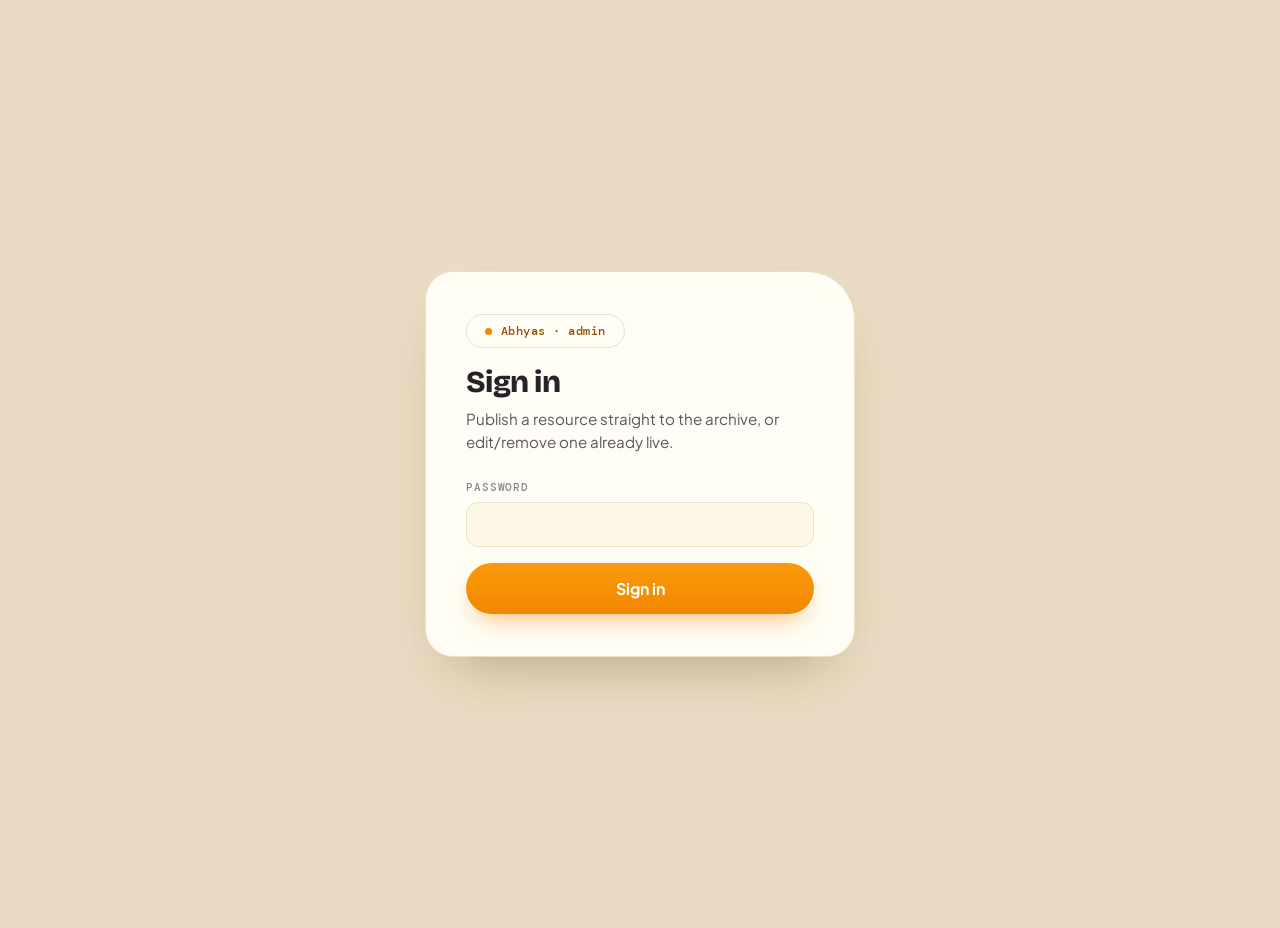
==== commit 257daffd: "Restore institute email and roll number Co-Authored-By: Claude Opus 5.5 <noreply@anthropic.com>" ====
--- a/admin/index.html
+++ b/admin/index.html
@@ -237,6 +237,6 @@
 <div class="toast" id="toast" aria-live="polite" hidden></div>
 
 <script src="../data.js?v=14"></script>
-<script src="admin.js?v=24"></script>
+<script src="admin.js?v=26"></script>
 </body>
 </html>
